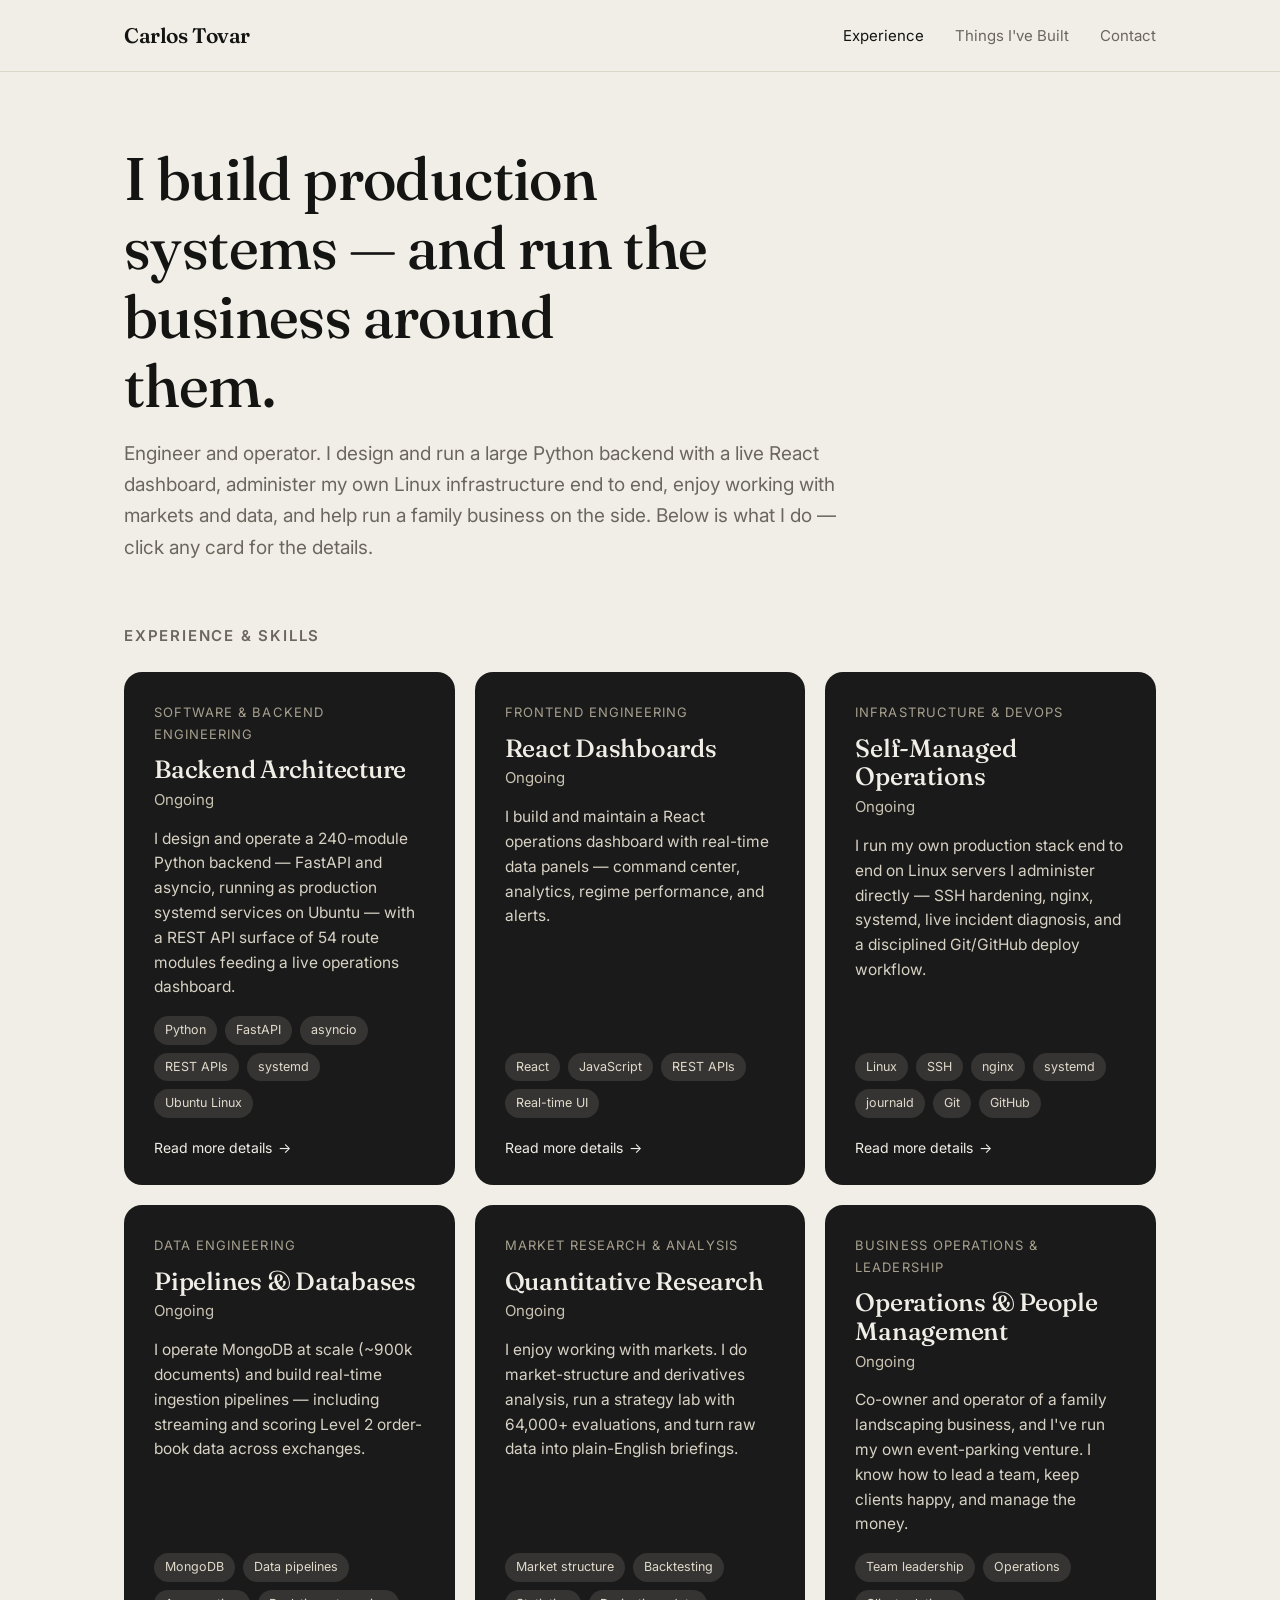
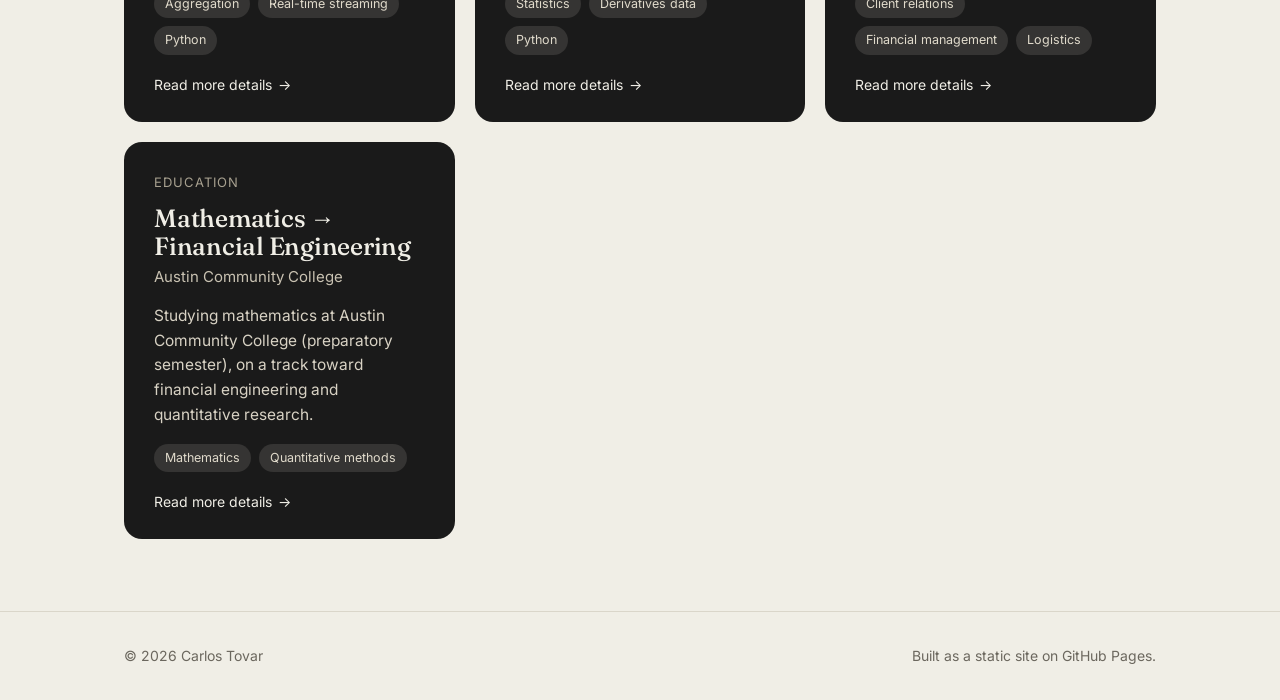
==== docs/index.html @ e0228ecf "Initial commit: static portfolio site (GitHub Pages from /docs)" ====
<!DOCTYPE html>
<html lang="en">
<head>
  <meta charset="UTF-8">
  <meta name="viewport" content="width=device-width, initial-scale=1.0">
  <title>Carlos Tovar — Experience</title>
  <meta name="description" content="Carlos Tovar — builder of autonomous, multi-agent systems and self-managed production infrastructure.">
  <link rel="preconnect" href="https://fonts.googleapis.com">
  <link rel="preconnect" href="https://fonts.gstatic.com" crossorigin>
  <link href="https://fonts.googleapis.com/css2?family=Fraunces:opsz,wght@9..144,400;9..144,500;9..144,600&family=Inter:wght@400;500;600&display=swap" rel="stylesheet">
  <link rel="stylesheet" href="assets/css/style.css">
</head>
<body data-page="experience">
  <header class="site-header">
    <div class="wrap">
      <a class="brand" href="index.html">Carlos Tovar</a>
      <nav class="nav">
        <a href="index.html" class="active">Experience</a>
        <a href="built.html">Things I've Built</a>
        <a href="contact.html">Contact</a>
      </nav>
    </div>
  </header>

  <main class="wrap">
    <section class="hero">
      <h1>I build production systems — and run the business around them.</h1>
      <p>Engineer and operator. I design and run a large Python backend with a live React
         dashboard, administer my own Linux infrastructure end to end, enjoy working with
         markets and data, and help run a family business on the side. Below is what I do —
         click any card for the details.</p>
    </section>

    <section class="section">
      <h2 class="section-title">Experience &amp; Skills</h2>
      <div id="cards" class="grid"></div>
    </section>
  </main>

  <footer class="site-footer">
    <div class="wrap">
      <span>© <span id="year"></span> Carlos Tovar</span>
      <span>Built as a static site on GitHub Pages.</span>
    </div>
  </footer>

  <script>document.getElementById("year").textContent = new Date().getFullYear();</script>
  <script src="assets/js/site.js"></script>
</body>
</html>
---- docs/assets/css/style.css ----
/* ============================================================
   Portfolio styles — Anthropic-inspired (cream + black + serif)
   Site-wide colors live here in :root. Change these to reskin.
   ============================================================ */
:root {
  --bg: #F0EEE6;          /* page background (warm cream) */
  --card-bg: #1A1A1A;     /* card / footer background (near-black) */
  --card-text: #F0EEE6;   /* text on dark cards */
  --black: #141413;       /* buttons / accents / headings */
  --muted: #6B675E;       /* secondary text */
  --line: #DAD6CA;        /* hairline borders on cream */
  --tag-bg: #E8E4D8;      /* skill tag chips on cream */
  --accent: #C96442;      /* warm terracotta accent */
  --max: 1080px;
}

* { box-sizing: border-box; }

html { scroll-behavior: smooth; }

body {
  margin: 0;
  background: var(--bg);
  color: var(--black);
  font-family: 'Inter', system-ui, -apple-system, sans-serif;
  font-size: 17px;
  line-height: 1.65;
  -webkit-font-smoothing: antialiased;
}

h1, h2, h3 {
  font-family: 'Fraunces', Georgia, serif;
  font-weight: 500;
  line-height: 1.15;
  letter-spacing: -0.01em;
}

a { color: inherit; }

/* ---------- Layout ---------- */
.wrap { max-width: var(--max); margin: 0 auto; padding: 0 24px; }

/* ---------- Header / nav ---------- */
.site-header {
  border-bottom: 1px solid var(--line);
  position: sticky;
  top: 0;
  background: rgba(240, 238, 230, 0.85);
  backdrop-filter: blur(8px);
  z-index: 10;
}
.site-header .wrap {
  display: flex;
  align-items: center;
  justify-content: space-between;
  padding-top: 18px;
  padding-bottom: 18px;
}
.brand {
  font-family: 'Fraunces', serif;
  font-size: 21px;
  font-weight: 600;
  text-decoration: none;
  letter-spacing: -0.02em;
}
.nav a {
  text-decoration: none;
  margin-left: 26px;
  font-size: 15px;
  color: var(--muted);
  transition: color 0.15s ease;
}
.nav a:hover, .nav a.active { color: var(--black); }

/* ---------- Hero ---------- */
.hero { padding: 72px 0 40px; }
.hero h1 { font-size: clamp(38px, 6vw, 60px); margin: 0 0 18px; max-width: 15ch; }
.hero p { font-size: 19px; color: var(--muted); max-width: 60ch; margin: 0; }

/* ---------- Section titles ---------- */
.section { padding: 24px 0 72px; }
.section-title { font-size: 15px; text-transform: uppercase; letter-spacing: 0.12em;
  font-family: 'Inter', sans-serif; font-weight: 600; color: var(--muted); margin: 0 0 28px; }

/* ---------- Cards grid ---------- */
.grid { display: grid; gap: 20px; grid-template-columns: repeat(auto-fill, minmax(320px, 1fr)); }

.card {
  background: var(--card-bg);
  color: var(--card-text);
  border-radius: 18px;
  padding: 30px 30px 26px;
  text-decoration: none;
  display: flex;
  flex-direction: column;
  min-height: 240px;
  transition: transform 0.18s ease, box-shadow 0.18s ease;
}
.card:hover { transform: translateY(-4px); box-shadow: 0 16px 40px rgba(20,20,19,0.18); }
.card .eyebrow { font-size: 13px; letter-spacing: 0.08em; text-transform: uppercase;
  color: #A7A08F; margin-bottom: 10px; }
.card h3 { font-size: 25px; margin: 0 0 4px; color: var(--card-text); }
.card .role { font-size: 15px; color: #C9C2B2; margin-bottom: 14px; }
.card .summary { font-size: 15.5px; color: #D8D2C4; line-height: 1.6; flex: 1; }
.card .more { margin-top: 18px; font-size: 14px; color: var(--card-text);
  display: inline-flex; align-items: center; gap: 6px; }
.card .more::after { content: "→"; transition: transform 0.15s ease; }
.card:hover .more::after { transform: translateX(4px); }

/* thumbnail for "built" cards */
.card .thumb { width: calc(100% + 60px); margin: -30px -30px 20px; height: 180px;
  object-fit: cover; border-radius: 18px 18px 0 0; display: block; }

/* ---------- Tags ---------- */
.tags { display: flex; flex-wrap: wrap; gap: 8px; margin-top: 16px; }
.tag { font-size: 12.5px; background: rgba(240,238,230,0.12); color: #E0DACB;
  padding: 4px 11px; border-radius: 999px; }
/* tags on cream (detail pages) */
.tags-light .tag { background: var(--tag-bg); color: var(--black); }

/* ---------- Detail page ---------- */
.detail { padding: 56px 0 80px; max-width: 760px; }
.back { text-decoration: none; color: var(--muted); font-size: 15px; display: inline-block; margin-bottom: 32px; }
.back:hover { color: var(--black); }
.detail .eyebrow { font-size: 14px; letter-spacing: 0.08em; text-transform: uppercase; color: var(--accent); margin-bottom: 8px; }
.detail h1 { font-size: clamp(34px, 5vw, 46px); margin: 0 0 6px; }
.detail .meta { font-size: 16px; color: var(--muted); margin-bottom: 32px; }
.detail p { font-size: 18px; margin: 0 0 20px; }
.detail h2 { font-size: 24px; margin: 40px 0 14px; }
.detail ul { padding-left: 22px; }
.detail li { margin-bottom: 10px; }

.btn { display: inline-block; background: var(--black); color: var(--bg);
  text-decoration: none; padding: 13px 26px; border-radius: 999px; font-size: 15px;
  font-weight: 500; margin-top: 8px; transition: opacity 0.15s ease; }
.btn:hover { opacity: 0.85; }

.gallery { display: grid; gap: 14px; grid-template-columns: repeat(auto-fill, minmax(240px, 1fr)); margin: 24px 0 8px; }
.gallery img { width: 100%; border-radius: 12px; display: block; border: 1px solid var(--line); }

/* ---------- Contact ---------- */
.contact-list { list-style: none; padding: 0; margin: 28px 0 0; }
.contact-list li { border-bottom: 1px solid var(--line); }
.contact-list a { display: flex; justify-content: space-between; align-items: center;
  padding: 20px 4px; text-decoration: none; font-size: 19px; transition: padding 0.15s ease; }
.contact-list a:hover { padding-left: 12px; }
.contact-list .label { color: var(--muted); font-size: 14px; text-transform: uppercase; letter-spacing: 0.08em; }
.contact-list .arrow { color: var(--accent); }

/* ---------- Footer ---------- */
.site-footer { border-top: 1px solid var(--line); padding: 32px 0; color: var(--muted); font-size: 14px; }
.site-footer .wrap { display: flex; justify-content: space-between; flex-wrap: wrap; gap: 10px; }

/* ---------- Empty / loading states ---------- */
.empty { color: var(--muted); font-style: italic; }

@media (max-width: 600px) {
  .hero { padding: 48px 0 28px; }
  .nav a { margin-left: 16px; }
  .brand { font-size: 18px; }
}
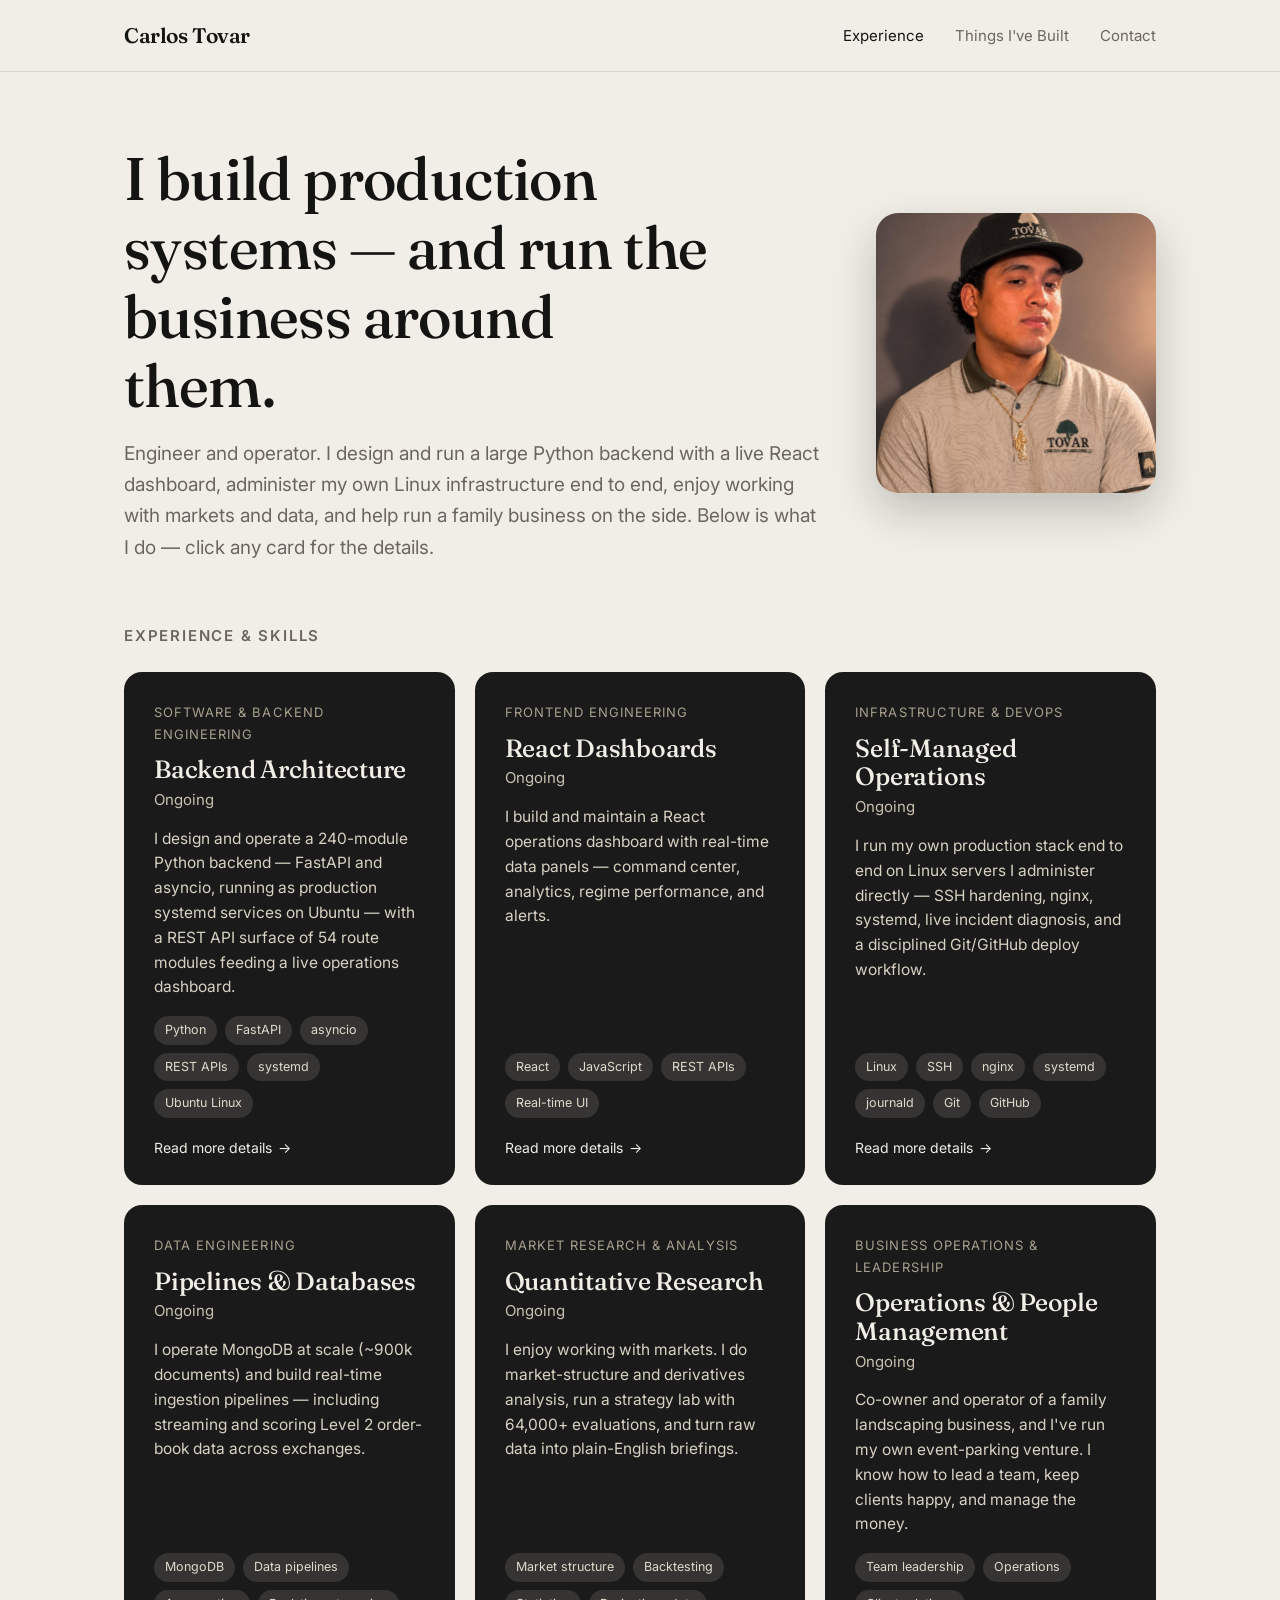
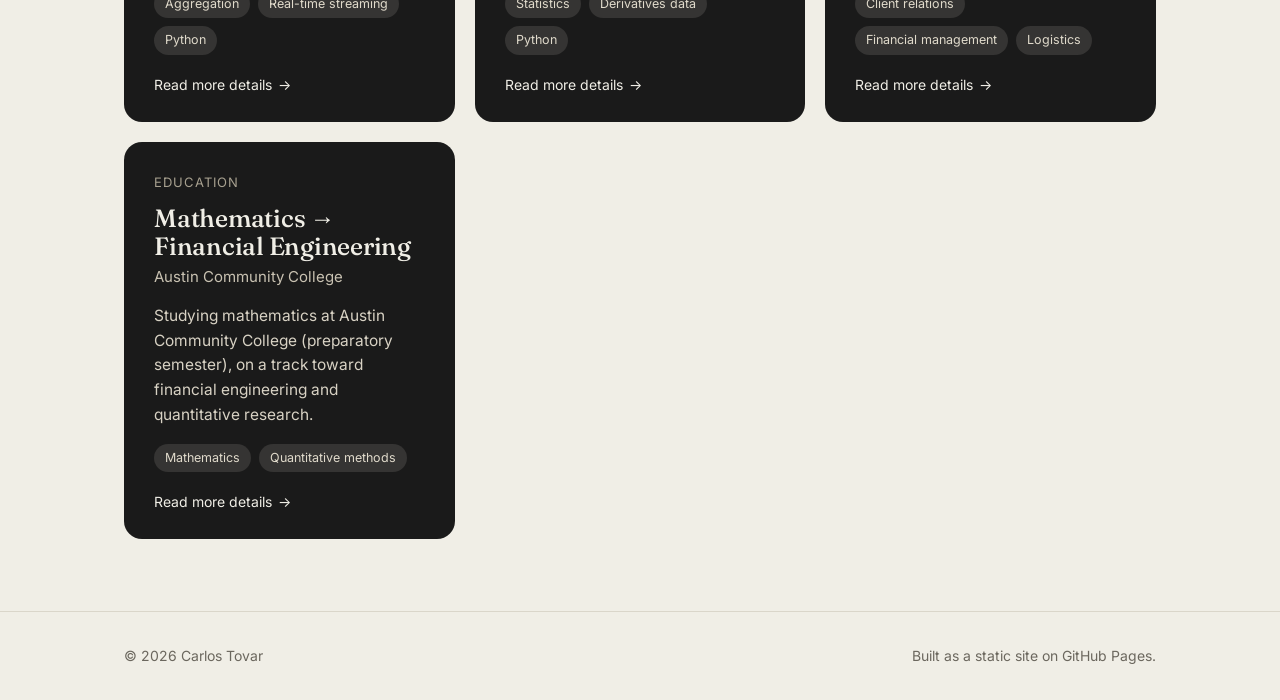
==== commit 9bdcca18: "Add profile photo to homepage hero" ====
--- a/docs/index.html
+++ b/docs/index.html
@@ -23,12 +23,15 @@
   </header>
 
   <main class="wrap">
-    <section class="hero">
-      <h1>I build production systems — and run the business around them.</h1>
-      <p>Engineer and operator. I design and run a large Python backend with a live React
-         dashboard, administer my own Linux infrastructure end to end, enjoy working with
-         markets and data, and help run a family business on the side. Below is what I do —
-         click any card for the details.</p>
+    <section class="hero hero-with-photo">
+      <div class="hero-text">
+        <h1>I build production systems — and run the business around them.</h1>
+        <p>Engineer and operator. I design and run a large Python backend with a live React
+           dashboard, administer my own Linux infrastructure end to end, enjoy working with
+           markets and data, and help run a family business on the side. Below is what I do —
+           click any card for the details.</p>
+      </div>
+      <img class="hero-photo" src="images/profile.jpg" alt="Carlos Tovar">
     </section>
 
     <section class="section">
--- a/docs/assets/css/style.css
+++ b/docs/assets/css/style.css
@@ -76,6 +76,18 @@
 .hero { padding: 72px 0 40px; }
 .hero h1 { font-size: clamp(38px, 6vw, 60px); margin: 0 0 18px; max-width: 15ch; }
 .hero p { font-size: 19px; color: var(--muted); max-width: 60ch; margin: 0; }
+
+.hero-with-photo { display: flex; align-items: center; gap: 52px; }
+.hero-with-photo .hero-text { flex: 1; min-width: 0; }
+.hero-photo {
+  width: 280px; height: 280px; flex-shrink: 0;
+  object-fit: cover; border-radius: 22px;
+  box-shadow: 0 18px 44px rgba(20,20,19,0.22);
+}
+@media (max-width: 760px) {
+  .hero-with-photo { flex-direction: column-reverse; align-items: flex-start; gap: 24px; }
+  .hero-photo { width: 150px; height: 150px; border-radius: 18px; }
+}
 
 /* ---------- Section titles ---------- */
 .section { padding: 24px 0 72px; }
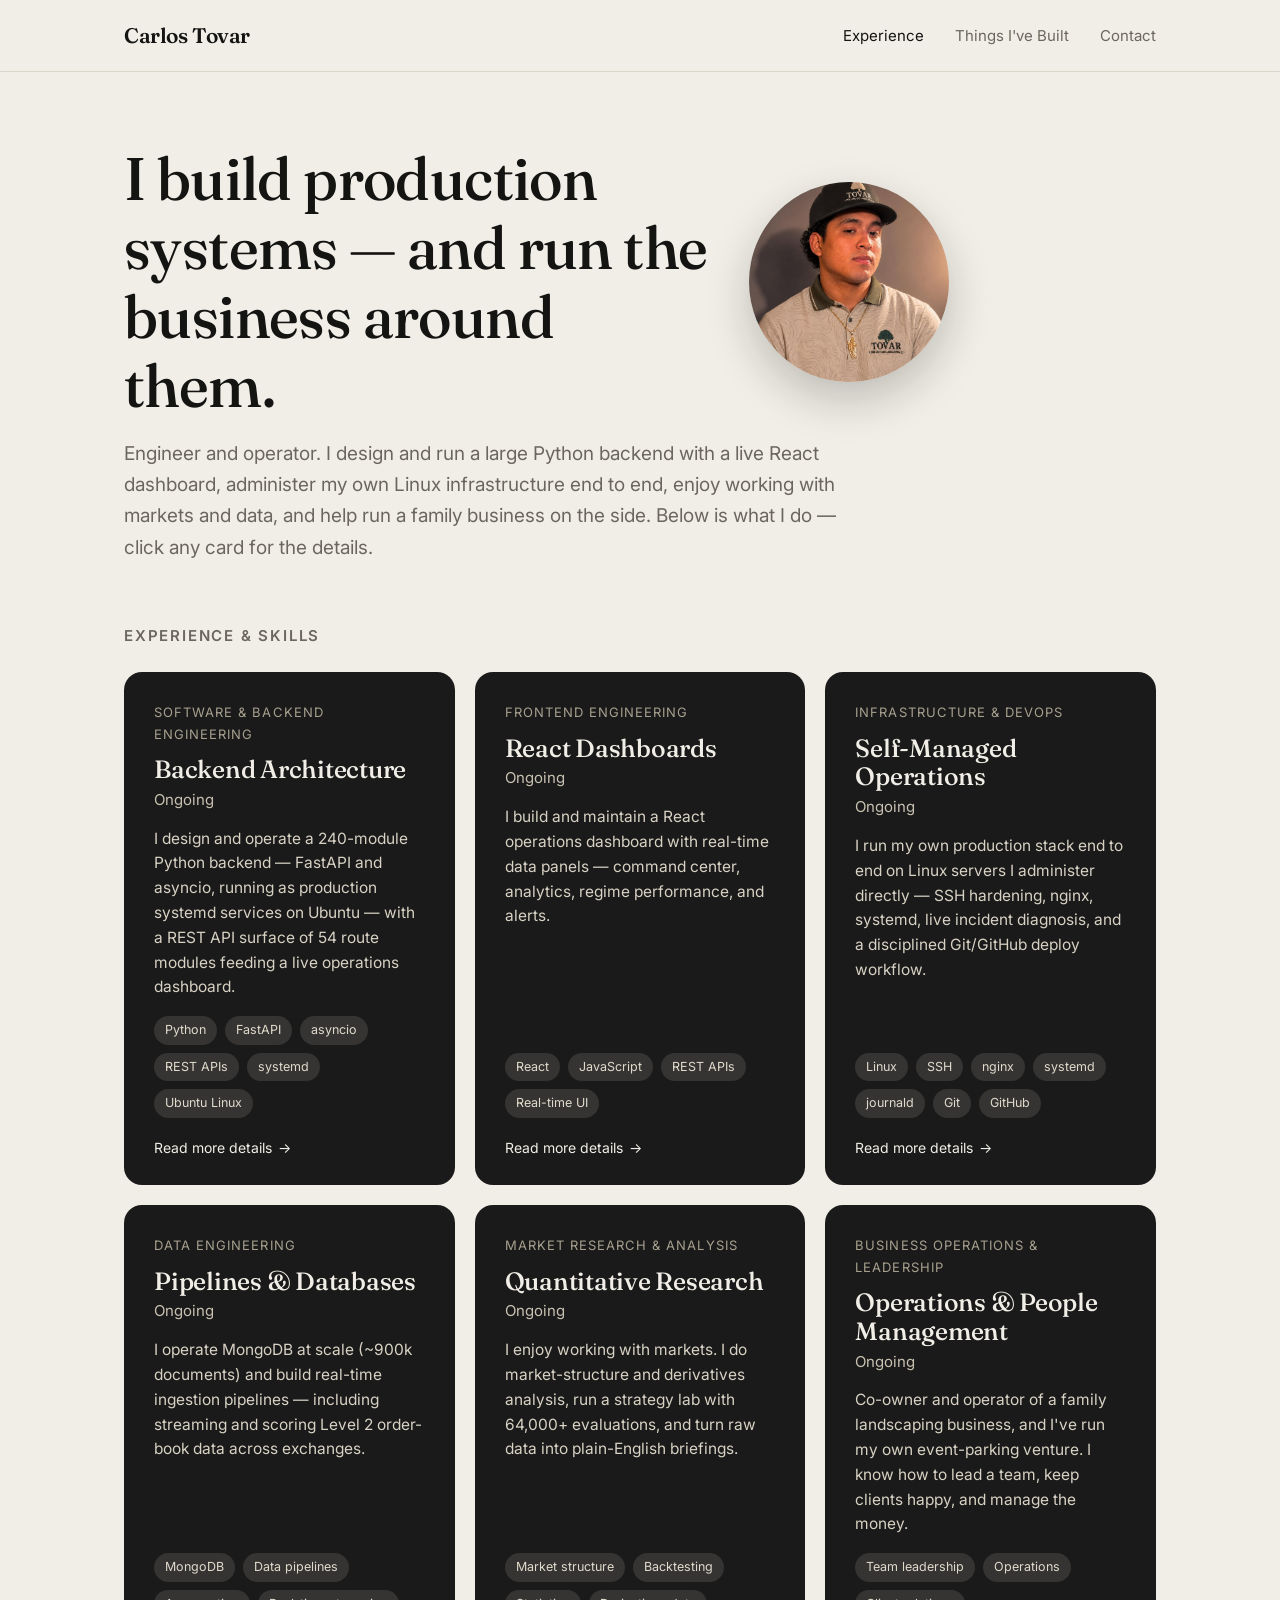
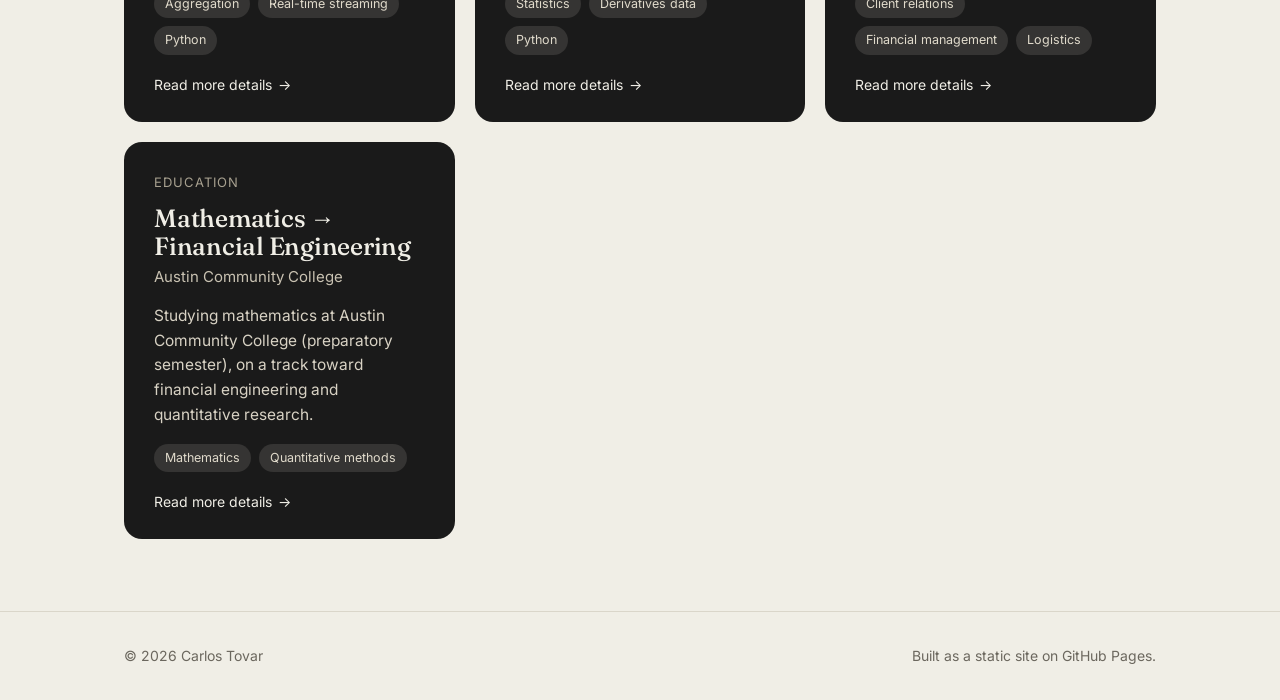
==== commit 3f9955bd: "Move photo beside headline as a circular avatar" ====
--- a/docs/index.html
+++ b/docs/index.html
@@ -23,15 +23,15 @@
   </header>
 
   <main class="wrap">
-    <section class="hero hero-with-photo">
-      <div class="hero-text">
+    <section class="hero">
+      <div class="hero-head">
         <h1>I build production systems — and run the business around them.</h1>
-        <p>Engineer and operator. I design and run a large Python backend with a live React
-           dashboard, administer my own Linux infrastructure end to end, enjoy working with
-           markets and data, and help run a family business on the side. Below is what I do —
-           click any card for the details.</p>
+        <img class="hero-photo" src="images/profile.jpg" alt="Carlos Tovar">
       </div>
-      <img class="hero-photo" src="images/profile.jpg" alt="Carlos Tovar">
+      <p>Engineer and operator. I design and run a large Python backend with a live React
+         dashboard, administer my own Linux infrastructure end to end, enjoy working with
+         markets and data, and help run a family business on the side. Below is what I do —
+         click any card for the details.</p>
     </section>
 
     <section class="section">
--- a/docs/assets/css/style.css
+++ b/docs/assets/css/style.css
@@ -77,16 +77,16 @@
 .hero h1 { font-size: clamp(38px, 6vw, 60px); margin: 0 0 18px; max-width: 15ch; }
 .hero p { font-size: 19px; color: var(--muted); max-width: 60ch; margin: 0; }
 
-.hero-with-photo { display: flex; align-items: center; gap: 52px; }
-.hero-with-photo .hero-text { flex: 1; min-width: 0; }
+.hero-head { display: flex; align-items: center; gap: 40px; margin-bottom: 18px; }
+.hero-head h1 { margin: 0; flex: 1; }
 .hero-photo {
-  width: 280px; height: 280px; flex-shrink: 0;
-  object-fit: cover; border-radius: 22px;
+  width: 200px; height: 200px; flex-shrink: 0;
+  object-fit: cover; border-radius: 50%;
   box-shadow: 0 18px 44px rgba(20,20,19,0.22);
 }
 @media (max-width: 760px) {
-  .hero-with-photo { flex-direction: column-reverse; align-items: flex-start; gap: 24px; }
-  .hero-photo { width: 150px; height: 150px; border-radius: 18px; }
+  .hero-head { flex-direction: column-reverse; align-items: flex-start; gap: 22px; }
+  .hero-photo { width: 130px; height: 130px; }
 }
 
 /* ---------- Section titles ---------- */
